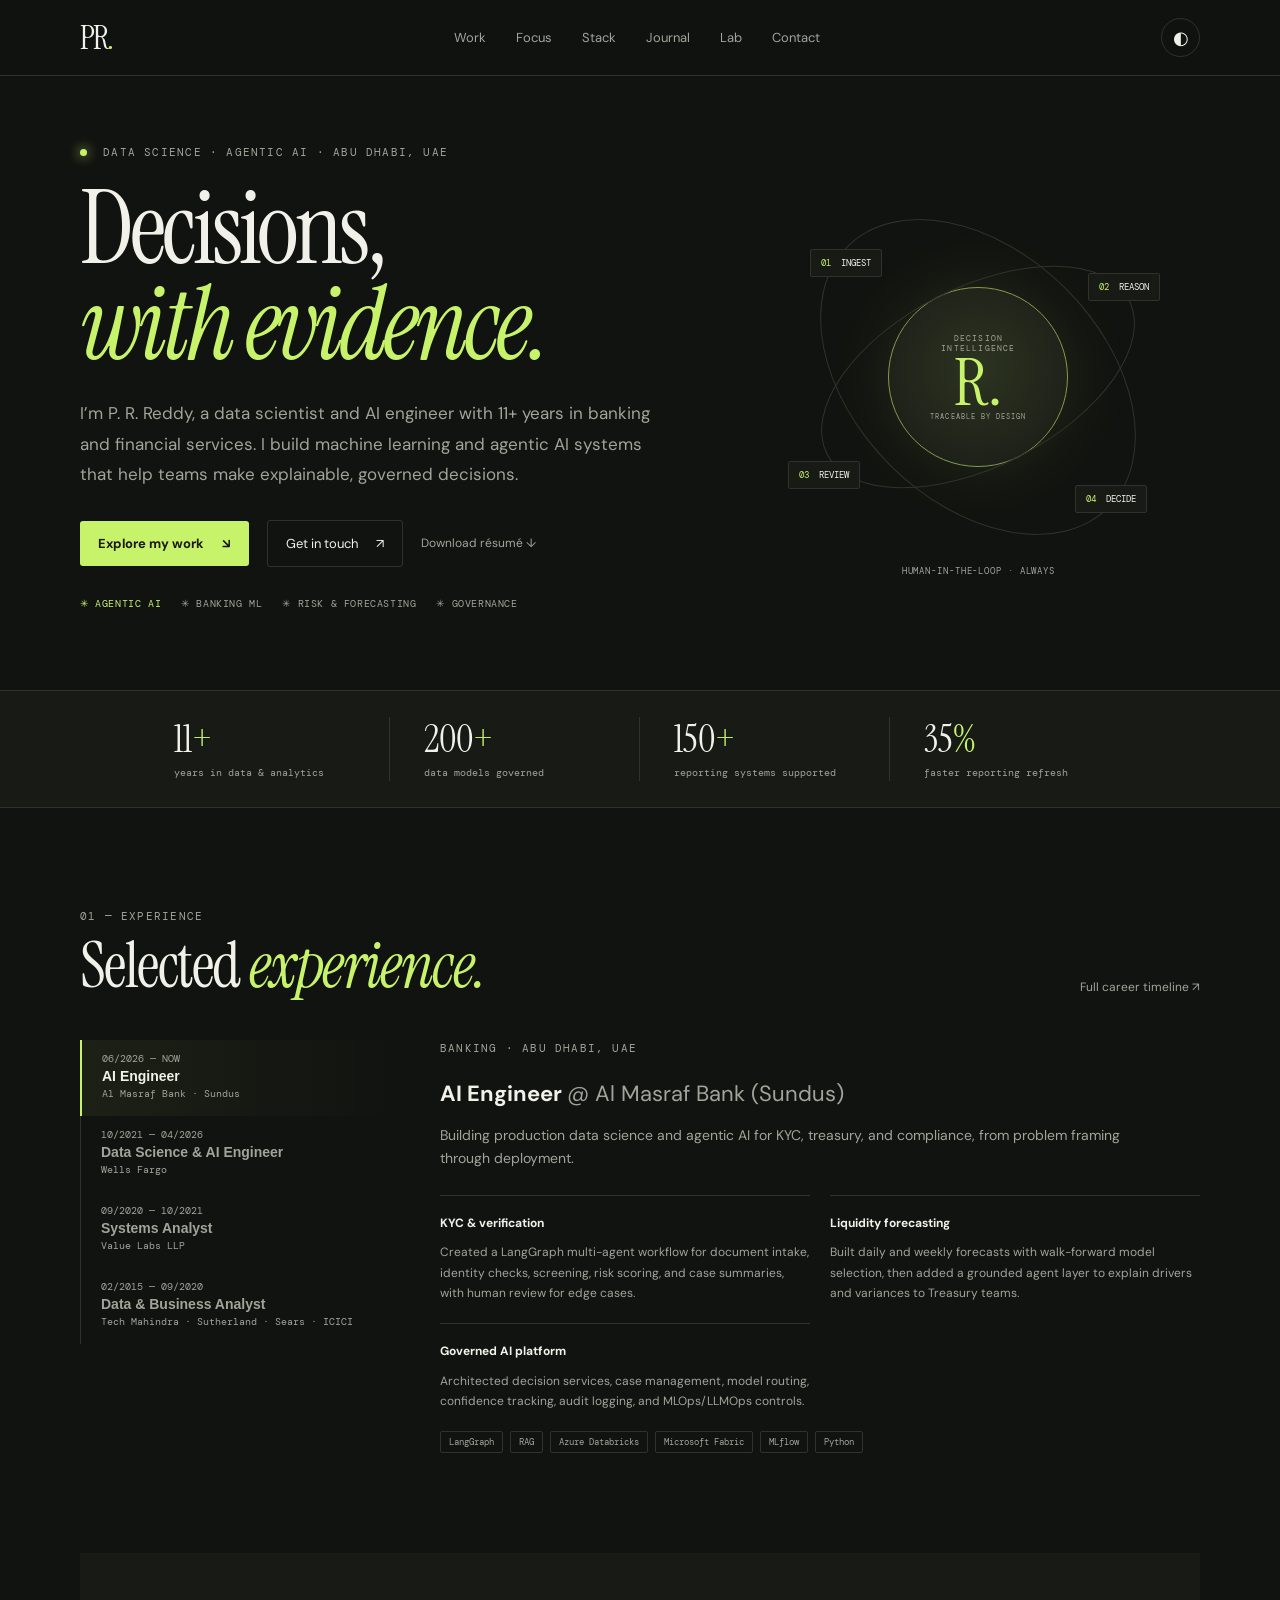
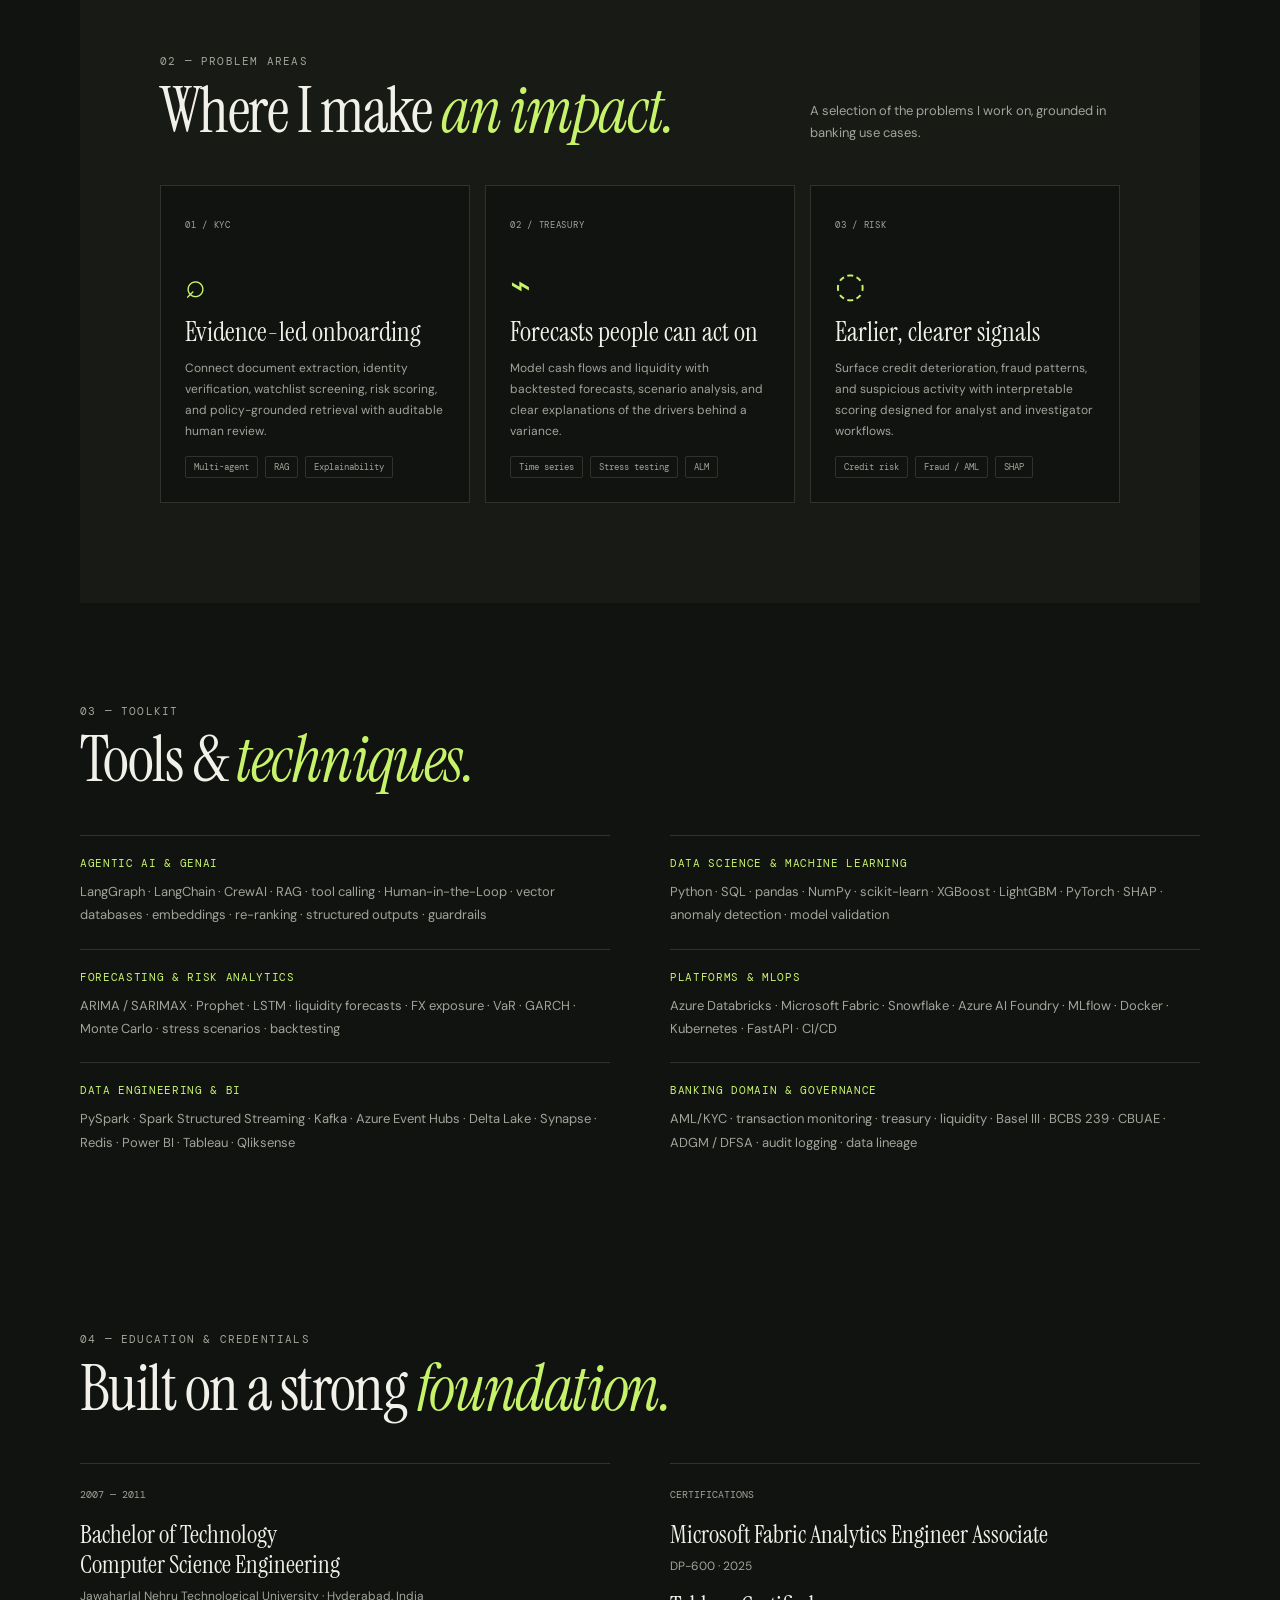
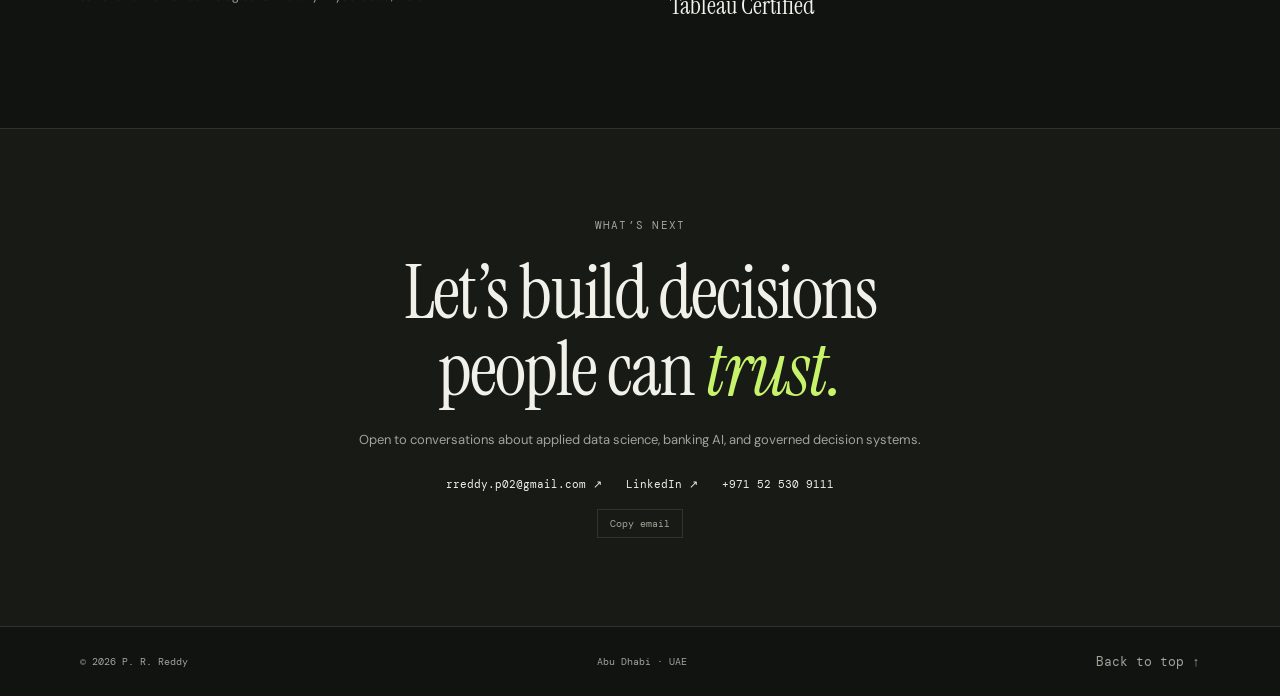
==== index.html @ b7cc2b71 "Add files via upload" ====
<!doctype html>
<html lang="en">
<head>
  <meta charset="utf-8"><meta name="viewport" content="width=device-width, initial-scale=1">
  <meta name="theme-color" content="#111310"><meta name="description" content="P. R. Reddy — Data Scientist and Agentic AI Engineer building governed AI and machine learning for banking and financial services.">
  <title>P. R. Reddy | Data Science & Agentic AI</title><link rel="icon" href="assets/favicon.svg" type="image/svg+xml"><link rel="stylesheet" href="styles.css"><script defer src="app.js"></script>
</head>
<body>
<a class="skip-link" href="#main">Skip to content</a>
<header class="site-header"><a class="wordmark" href="index.html#top" aria-label="P. R. Reddy home">PR<span>.</span></a><nav class="primary-nav" aria-label="Main navigation"><a href="#work">Work</a><a href="#projects">Focus</a><a href="#stack">Stack</a><a href="journal/">Journal</a><a href="lab/">Lab</a><a href="#contact">Contact</a></nav><button class="theme-toggle" id="theme-toggle" aria-label="Toggle light and dark theme" title="Toggle theme"><span aria-hidden="true">◐</span></button><button class="menu-toggle" aria-label="Open navigation" aria-expanded="false">☰</button></header>
<main id="main"><section class="hero section-wrap" id="top"><div class="hero-copy"><p class="eyebrow"><span class="status-dot"></span> DATA SCIENCE · AGENTIC AI · ABU DHABI, UAE</p><h1>Decisions,<br><em>with evidence.</em></h1><p class="hero-lede">I’m P. R. Reddy, a data scientist and AI engineer with 11+ years in banking and financial services. I build machine learning and agentic AI systems that help teams make explainable, governed decisions.</p><div class="hero-actions"><a class="button button-primary" href="#work">Explore my work <span>↘</span></a><a class="button button-quiet" href="#contact">Get in touch <span>↗</span></a><a class="text-link" href="assets/P-R-Reddy-Resume.docx" download>Download résumé ↓</a></div><div class="focus-strip"><span>✳ AGENTIC AI</span><span>✳ BANKING ML</span><span>✳ RISK & FORECASTING</span><span>✳ GOVERNANCE</span></div></div><div class="hero-art" aria-label="Illustration of a governed AI decision workflow"><div class="orbit orbit-one"></div><div class="orbit orbit-two"></div><div class="orbit-core"><span class="core-kicker">DECISION<br>INTELLIGENCE</span><span class="core-mark">R.</span><span class="core-foot">TRACEABLE BY DESIGN</span></div><div class="orbit-node node-a">01 <b>INGEST</b></div><div class="orbit-node node-b">02 <b>REASON</b></div><div class="orbit-node node-c">03 <b>REVIEW</b></div><div class="orbit-node node-d">04 <b>DECIDE</b></div><div class="art-caption">HUMAN-IN-THE-LOOP · ALWAYS</div></div></section>
<section class="metrics-band"><div><strong>11<span>+</span></strong><small>years in data & analytics</small></div><div><strong>200<span>+</span></strong><small>data models governed</small></div><div><strong>150<span>+</span></strong><small>reporting systems supported</small></div><div><strong>35<span>%</span></strong><small>faster reporting refresh</small></div></section>
<section class="section-wrap section-block" id="work"><div class="section-heading"><div><p class="eyebrow">01 — EXPERIENCE</p><h2>Selected <em>experience.</em></h2></div><a class="text-link" href="timeline/">Full career timeline ↗</a></div><div class="experience-layout"><div class="role-list" role="tablist" aria-label="Experience"><button class="role-tab is-active" role="tab" aria-selected="true" data-role="role-1"><small>06/2026 — NOW</small><b>AI Engineer</b><span>Al Masraf Bank · Sundus</span></button><button class="role-tab" role="tab" aria-selected="false" data-role="role-2"><small>10/2021 — 04/2026</small><b>Data Science & AI Engineer</b><span>Wells Fargo</span></button><button class="role-tab" role="tab" aria-selected="false" data-role="role-3"><small>09/2020 — 10/2021</small><b>Systems Analyst</b><span>Value Labs LLP</span></button><button class="role-tab" role="tab" aria-selected="false" data-role="role-4"><small>02/2015 — 09/2020</small><b>Data & Business Analyst</b><span>Tech Mahindra · Sutherland · Sears · ICICI</span></button></div>
<div class="role-panels"><article class="role-panel is-active" id="role-1" role="tabpanel"><p class="eyebrow">BANKING · ABU DHABI, UAE</p><h3>AI Engineer <span>@ Al Masraf Bank (Sundus)</span></h3><p class="panel-intro">Building production data science and agentic AI for KYC, treasury, and compliance, from problem framing through deployment.</p><div class="work-grid"><div><b>KYC & verification</b><p>Created a LangGraph multi-agent workflow for document intake, identity checks, screening, risk scoring, and case summaries, with human review for edge cases.</p></div><div><b>Liquidity forecasting</b><p>Built daily and weekly forecasts with walk-forward model selection, then added a grounded agent layer to explain drivers and variances to Treasury teams.</p></div><div><b>Governed AI platform</b><p>Architected decision services, case management, model routing, confidence tracking, audit logging, and MLOps/LLMOps controls.</p></div></div><p class="tag-row"><span>LangGraph</span><span>RAG</span><span>Azure Databricks</span><span>Microsoft Fabric</span><span>MLflow</span><span>Python</span></p></article>
<article class="role-panel" id="role-2" role="tabpanel" hidden><p class="eyebrow">COMMERCIAL BANKING & TREASURY · BENGALURU, INDIA</p><h3>Data Science & AI Engineer <span>@ Wells Fargo</span></h3><p class="panel-intro">Delivered analytics, risk models, and platform engineering for Commercial Banking and Treasury Management.</p><div class="work-grid"><div><b>Credit risk early warning</b><p>Built probability-of-default and early-warning models, validated with AUC/Gini, KS, PSI, and calibration checks, and added SHAP reason codes.</p></div><div><b>Attrition & propensity</b><p>Developed churn, deposit attrition, and treasury cross-sell models to prioritize relationship-manager outreach and measure campaign impact.</p></div><div><b>Data governance</b><p>Established governance across 200+ data models and 150+ reporting systems, connecting business stakeholders with engineering teams.</p></div></div><p class="tag-row"><span>Python</span><span>XGBoost</span><span>SHAP</span><span>Snowflake</span><span>Azure Databricks</span><span>Power BI</span></p></article>
<article class="role-panel" id="role-3" role="tabpanel" hidden><p class="eyebrow">FRAUD & AML · HYDERABAD, INDIA</p><h3>Systems Analyst <span>@ Value Labs LLP</span></h3><p class="panel-intro">Built real-time fraud prevention and AML monitoring analytics for financial services.</p><div class="work-grid"><div><b>Real-time fraud</b><p>Developed Kafka and Spark Structured Streaming transaction scoring, combining behavioral features, ML, rules, and low-latency Redis lookups.</p></div><div><b>AML monitoring</b><p>Applied anomaly detection, graph analytics, and behavioral segmentation to identify suspicious patterns and prioritize alerts.</p></div><div><b>Modernization</b><p>Led reporting migration to cloud-native architecture, reducing refresh time by 35%; built quality-validated datasets for analytics and ML.</p></div></div><p class="tag-row"><span>Kafka</span><span>Spark</span><span>FastAPI</span><span>NetworkX</span><span>Isolation Forest</span><span>Power BI</span></p></article>
<article class="role-panel" id="role-4" role="tabpanel" hidden><p class="eyebrow">DATA ANALYTICS · INDIA</p><h3>Data & Business Analyst <span>@ earlier roles</span></h3><p class="panel-intro">Built a foundation in regulatory reporting, data integration, analytics, and automation across banking, retail, and technology.</p><div class="work-grid"><div><b>ICICI Bank · Data Analyst</b><p>Developed AML/KYC and Basel III reporting datasets with audit-ready controls and supported regulatory submissions and audits.</p></div><div><b>Tech Mahindra · Senior Business Analyst</b><p>Architected an Azure Synapse warehouse consolidation and defined data quality and governance standards.</p></div><div><b>Sutherland · Sears</b><p>Automated document workflows, reducing manual effort by 40%, and delivered datasets and data quality checks for business teams.</p></div></div><p class="tag-row"><span>SQL</span><span>Azure Synapse</span><span>BigQuery</span><span>Vertica</span><span>ETL</span><span>Regulatory reporting</span></p></article></div></div></section>
<section class="section-wrap section-block section-tint" id="projects"><div class="section-heading"><div><p class="eyebrow">02 — PROBLEM AREAS</p><h2>Where I make <em>an impact.</em></h2></div><p class="section-note">A selection of the problems I work on, grounded in banking use cases.</p></div><div class="card-grid"><article class="feature-card"><span class="card-index">01 / KYC</span><div class="card-symbol">⌕</div><h3>Evidence-led onboarding</h3><p>Connect document extraction, identity verification, watchlist screening, risk scoring, and policy-grounded retrieval with auditable human review.</p><div class="tag-row"><span>Multi-agent</span><span>RAG</span><span>Explainability</span></div></article><article class="feature-card"><span class="card-index">02 / TREASURY</span><div class="card-symbol">⌁</div><h3>Forecasts people can act on</h3><p>Model cash flows and liquidity with backtested forecasts, scenario analysis, and clear explanations of the drivers behind a variance.</p><div class="tag-row"><span>Time series</span><span>Stress testing</span><span>ALM</span></div></article><article class="feature-card"><span class="card-index">03 / RISK</span><div class="card-symbol">◌</div><h3>Earlier, clearer signals</h3><p>Surface credit deterioration, fraud patterns, and suspicious activity with interpretable scoring designed for analyst and investigator workflows.</p><div class="tag-row"><span>Credit risk</span><span>Fraud / AML</span><span>SHAP</span></div></article></div></section>
<section class="section-wrap section-block" id="stack"><div class="section-heading"><div><p class="eyebrow">03 — TOOLKIT</p><h2>Tools & <em>techniques.</em></h2></div></div><div class="skills-grid"><article><h3>Agentic AI & GenAI</h3><p>LangGraph · LangChain · CrewAI · RAG · tool calling · Human-in-the-Loop · vector databases · embeddings · re-ranking · structured outputs · guardrails</p></article><article><h3>Data science & machine learning</h3><p>Python · SQL · pandas · NumPy · scikit-learn · XGBoost · LightGBM · PyTorch · SHAP · anomaly detection · model validation</p></article><article><h3>Forecasting & risk analytics</h3><p>ARIMA / SARIMAX · Prophet · LSTM · liquidity forecasts · FX exposure · VaR · GARCH · Monte Carlo · stress scenarios · backtesting</p></article><article><h3>Platforms & MLOps</h3><p>Azure Databricks · Microsoft Fabric · Snowflake · Azure AI Foundry · MLflow · Docker · Kubernetes · FastAPI · CI/CD</p></article><article><h3>Data engineering & BI</h3><p>PySpark · Spark Structured Streaming · Kafka · Azure Event Hubs · Delta Lake · Synapse · Redis · Power BI · Tableau · Qliksense</p></article><article><h3>Banking domain & governance</h3><p>AML/KYC · transaction monitoring · treasury · liquidity · Basel III · BCBS 239 · CBUAE · ADGM / DFSA · audit logging · data lineage</p></article></div></section>
<section class="section-wrap section-block education-block"><div class="section-heading"><div><p class="eyebrow">04 — EDUCATION & CREDENTIALS</p><h2>Built on a strong <em>foundation.</em></h2></div></div><div class="education-grid"><article><span>2007 — 2011</span><h3>Bachelor of Technology<br>Computer Science Engineering</h3><p>Jawaharlal Nehru Technological University · Hyderabad, India</p></article><article><span>CERTIFICATIONS</span><h3>Microsoft Fabric Analytics Engineer Associate</h3><p>DP-600 · 2025</p><h3>Tableau Certified</h3></article></div></section>
<section class="contact-section" id="contact"><div class="section-wrap contact-inner"><p class="eyebrow">WHAT’S NEXT</p><h2>Let’s build decisions<br>people can <em>trust.</em></h2><p>Open to conversations about applied data science, banking AI, and governed decision systems.</p><div class="contact-links"><a href="mailto:rreddy.p02@gmail.com">rreddy.p02@gmail.com ↗</a><a href="https://linkedin.com/in/rrpat" target="_blank" rel="noopener">LinkedIn ↗</a><a href="tel:+971525309111">+971 52 530 9111</a></div><button class="copy-email" id="copy-email" data-email="rreddy.p02@gmail.com">Copy email</button></div></section>
</main><footer class="site-footer"><span>© <span id="year">2026</span> P. R. Reddy</span><span>Abu Dhabi · UAE</span><a href="#top">Back to top ↑</a></footer>
</body></html>
---- styles.css ----
@import url('https://fonts.googleapis.com/css2?family=DM+Mono:wght@400;500&family=DM+Sans:wght@400;500;600;700&family=Instrument+Serif:ital@0;1&display=swap');
:root{--bg:#111310;--surface:#181a16;--surface2:#1e211b;--text:#f1f1e9;--muted:#a1a499;--line:#30332b;--accent:#c7f36b;--accent-ink:#171912;--serif:'Instrument Serif',Georgia,serif;--sans:'DM Sans',Arial,sans-serif;--mono:'DM Mono',monospace;--wrap:1120px;color-scheme:dark;scroll-behavior:smooth}*{box-sizing:border-box}body{margin:0;background:var(--bg);color:var(--text);font:16px/1.65 var(--sans);-webkit-font-smoothing:antialiased}body.light{--bg:#f5f5ef;--surface:#fff;--surface2:#e9eae2;--text:#22251d;--muted:#62665b;--line:#d5d7cc;--accent:#668c22;--accent-ink:#fff;color-scheme:light}.skip-link{position:absolute;left:-999px;top:1rem;background:var(--accent);color:var(--accent-ink);padding:.7rem;z-index:99}.skip-link:focus{left:1rem}.site-header{height:76px;display:flex;align-items:center;justify-content:space-between;padding:0 max(5vw,calc((100vw - var(--wrap))/2));border-bottom:1px solid var(--line);position:sticky;top:0;z-index:10;background:color-mix(in srgb,var(--bg) 91%,transparent);backdrop-filter:blur(18px)}.wordmark{font:32px var(--serif);text-decoration:none;color:var(--text);letter-spacing:-2px}.wordmark span{color:var(--accent)}.primary-nav{display:flex;gap:30px}.primary-nav a,.site-footer a{color:var(--muted);font-size:13px;text-decoration:none}.primary-nav a:hover,.site-footer a:hover,.text-link:hover{color:var(--accent)}.theme-toggle,.menu-toggle{border:1px solid var(--line);color:var(--text);background:transparent;border-radius:50%;width:39px;height:39px;font-size:18px;cursor:pointer}.menu-toggle{display:none}.section-wrap{width:min(var(--wrap),90%);margin-inline:auto}.hero{display:grid;grid-template-columns:1.15fr .85fr;min-height:590px;align-items:center;gap:6vw;padding-block:68px 80px}.eyebrow{font:11px/1.5 var(--mono);letter-spacing:.11em;color:var(--muted);text-transform:uppercase;margin:0 0 20px}.status-dot{display:inline-block;background:var(--accent);width:7px;height:7px;border-radius:50%;margin-right:8px;box-shadow:0 0 12px var(--accent)}h1,h2,h3,p{margin-top:0}h1{font:clamp(64px,8vw,104px)/.94 var(--serif);letter-spacing:-.04em;margin:0 0 25px}h1 em,h2 em{color:var(--accent);font-weight:400}.hero-lede{font-size:17px;max-width:600px;color:var(--muted);line-height:1.8}.hero-actions{display:flex;align-items:center;gap:18px;flex-wrap:wrap;margin:30px 0}.button{display:inline-flex;align-items:center;gap:18px;text-decoration:none;padding:12px 18px;font-size:13px;border-radius:3px}.button-primary{background:var(--accent);color:var(--accent-ink);font-weight:700}.button-primary:hover{transform:translateY(-2px)}.button-quiet{border:1px solid var(--line);color:var(--text)}.text-link{font-size:12px;color:var(--muted);text-decoration:none}.focus-strip{display:flex;flex-wrap:wrap;gap:10px 20px;margin-top:30px;font:10px var(--mono);letter-spacing:.06em;color:var(--muted)}.focus-strip span:first-child{color:var(--accent)}.hero-art{height:400px;position:relative;display:grid;place-items:center}.orbit{position:absolute;border:1px solid var(--line);border-radius:50%;transform:rotate(-27deg)}.orbit-one{width:340px;height:180px}.orbit-two{width:370px;height:250px;transform:rotate(45deg)}.orbit-core{height:180px;width:180px;border:1px solid color-mix(in srgb,var(--accent) 55%,var(--line));background:radial-gradient(circle at 50% 45%,color-mix(in srgb,var(--accent) 12%,var(--surface)),var(--surface));border-radius:50%;display:flex;align-items:center;justify-content:center;flex-direction:column;box-shadow:0 0 70px color-mix(in srgb,var(--accent) 10%,transparent)}.core-kicker,.core-foot{font:8px var(--mono);letter-spacing:.15em;text-align:center;color:var(--muted)}.core-mark{font:66px/.9 var(--serif);color:var(--accent)}.core-foot{font-size:7px}.orbit-node{position:absolute;border:1px solid var(--line);background:var(--surface);border-radius:2px;padding:7px 10px;font:9px var(--mono);color:var(--accent)}.orbit-node b{color:var(--text);font-weight:400;margin-left:5px}.node-a{top:18%;left:12%}.node-b{top:24%;right:9%}.node-c{bottom:22%;left:7%}.node-d{bottom:16%;right:12%}.art-caption{position:absolute;bottom:0;color:var(--muted);font:9px var(--mono);letter-spacing:.1em}.metrics-band{display:flex;justify-content:center;border-block:1px solid var(--line);background:var(--surface);padding:26px 5%;gap:0}.metrics-band>div{width:250px;padding:2px 34px;border-right:1px solid var(--line);display:flex;flex-direction:column}.metrics-band>div:last-child{border:0}.metrics-band strong{font:38px/1.1 var(--serif)}.metrics-band strong span{color:var(--accent)}.metrics-band small{font:10px var(--mono);color:var(--muted);margin-top:5px}.section-block{padding-block:100px}.section-heading{display:flex;align-items:end;justify-content:space-between;gap:25px;margin-bottom:42px}.section-heading .eyebrow{margin-bottom:9px}.section-heading h2,.contact-inner h2{font:clamp(40px,5vw,63px)/1.02 var(--serif);letter-spacing:-.025em;margin:0}.section-note{color:var(--muted);max-width:310px;font-size:13px;margin:0}.experience-layout{display:grid;grid-template-columns:310px 1fr;gap:50px}.role-list{display:flex;flex-direction:column}.role-tab{background:none;color:var(--muted);border:0;border-left:1px solid var(--line);padding:12px 20px 16px;text-align:left;cursor:pointer;display:flex;flex-direction:column;gap:3px}.role-tab.is-active{border-left:2px solid var(--accent);color:var(--text);background:linear-gradient(90deg,color-mix(in srgb,var(--accent) 6%,transparent),transparent)}.role-tab small,.role-tab span{font:10px var(--mono);color:var(--muted)}.role-tab b{font-size:14px;font-weight:600}.role-panel h3{font-size:22px;margin:0 0 11px}.role-panel h3 span{font-weight:400;color:var(--muted)}.panel-intro{font-size:14px;color:var(--muted);max-width:680px;margin-bottom:25px}.work-grid{display:grid;grid-template-columns:1fr 1fr;gap:20px}.work-grid>div{border-top:1px solid var(--line);padding-top:13px}.work-grid b{font-size:12px}.work-grid p{font-size:12px;line-height:1.7;color:var(--muted);margin:7px 0 0}.tag-row{display:flex;flex-wrap:wrap;gap:7px;margin:20px 0 0}.tag-row span{border:1px solid var(--line);color:var(--muted);font:9px var(--mono);padding:4px 8px;border-radius:2px}.section-tint{max-width:none;background:var(--surface);padding-inline:max(5%,calc((100vw - var(--wrap))/2))}.card-grid{display:grid;grid-template-columns:repeat(3,1fr);gap:15px}.feature-card{border:1px solid var(--line);background:var(--bg);padding:24px;min-height:305px;position:relative}.card-index{font:9px var(--mono);color:var(--muted);letter-spacing:.08em}.card-symbol{font:35px var(--serif);color:var(--accent);margin:25px 0 10px}.feature-card h3{font:27px/1.05 var(--serif);margin-bottom:12px}.feature-card>p{font-size:12px;color:var(--muted);line-height:1.75;min-height:83px}.feature-card .tag-row{margin-top:14px}.skills-grid{display:grid;grid-template-columns:1fr 1fr;gap:0 60px}.skills-grid article{border-top:1px solid var(--line);padding:20px 0 22px}.skills-grid h3{font:11px var(--mono);text-transform:uppercase;color:var(--accent);letter-spacing:.06em;margin-bottom:10px}.skills-grid p{font-size:13px;color:var(--muted);margin:0;line-height:1.8}.education-block{padding-top:55px}.education-grid{display:grid;grid-template-columns:1fr 1fr;gap:60px}.education-grid article{border-top:1px solid var(--line);padding-top:16px}.education-grid span{font:10px var(--mono);color:var(--muted)}.education-grid h3{font:25px/1.2 var(--serif);margin:14px 0 7px}.education-grid p{font-size:12px;color:var(--muted)}.contact-section{background:var(--surface);border-top:1px solid var(--line);padding:88px 0}.contact-inner{text-align:center}.contact-inner h2{font-size:clamp(46px,6vw,76px)}.contact-inner>p:not(.eyebrow){color:var(--muted);font-size:13px;margin:20px 0 27px}.contact-links{display:flex;justify-content:center;gap:24px;flex-wrap:wrap}.contact-links a{font:11px var(--mono);color:var(--text);text-decoration:none}.contact-links a:hover{color:var(--accent)}.copy-email{display:block;margin:18px auto 0;background:transparent;color:var(--muted);border:1px solid var(--line);padding:7px 12px;font:10px var(--mono);cursor:pointer}.site-footer{min-height:70px;border-top:1px solid var(--line);padding:15px max(5vw,calc((100vw - var(--wrap))/2));display:flex;align-items:center;justify-content:space-between;color:var(--muted);font:10px var(--mono)}
/* Inner pages */
.page-hero{padding:86px 0 42px}.page-hero h1{font-size:clamp(55px,8vw,82px);margin:0 0 15px}.page-hero>p:last-child{color:var(--muted);max-width:650px}.timeline-list{position:relative;margin:30px 0 70px;padding-left:32px}.timeline-list:before{content:'';position:absolute;left:7px;top:10px;bottom:12px;border-left:1px solid var(--line)}.timeline-entry{position:relative;padding:0 0 36px 24px}.timeline-entry:before{content:'';position:absolute;left:-29px;top:7px;width:8px;height:8px;background:var(--accent);border-radius:50%;box-shadow:0 0 0 5px var(--bg)}.timeline-entry time{font:10px var(--mono);color:var(--accent)}.timeline-entry h2{font:30px var(--serif);margin:6px 0}.timeline-entry .org{font-size:13px;color:var(--muted)}.timeline-entry p{font-size:13px;max-width:760px}.journal-tools{display:flex;gap:12px;flex-wrap:wrap;margin:28px 0}.journal-tools input{background:var(--surface);border:1px solid var(--line);color:var(--text);padding:10px 13px;min-width:230px;font:12px var(--sans)}.filter-button{background:none;color:var(--muted);border:1px solid var(--line);padding:7px 11px;font:10px var(--mono);cursor:pointer}.filter-button.active{background:var(--accent);border-color:var(--accent);color:var(--accent-ink)}.journal-grid{display:grid;grid-template-columns:repeat(3,1fr);gap:14px;margin-bottom:85px}.journal-card{display:block;text-decoration:none;color:var(--text);background:var(--surface);border:1px solid var(--line);padding:23px;min-height:245px}.journal-card:hover,.lab-card:hover{border-color:var(--accent);transform:translateY(-2px)}.journal-card small,.lab-card small{font:9px var(--mono);color:var(--accent)}.journal-card h2{font:27px/1.1 var(--serif);margin:20px 0 12px}.journal-card p{font-size:12px;line-height:1.7;color:var(--muted)}.journal-card .tag-row{margin-top:15px}.article-body{max-width:760px;padding:0 0 90px}.article-body h2{font:32px var(--serif);margin:40px 0 12px}.article-body p,.article-body li{color:var(--muted);font-size:15px;line-height:1.9}.article-body blockquote{border-left:2px solid var(--accent);margin:28px 0;padding:8px 20px;color:var(--text);font:24px/1.35 var(--serif)}.lab-grid{display:grid;grid-template-columns:1fr 1fr;gap:15px;margin:35px 0 85px}.lab-card{padding:26px;border:1px solid var(--line);background:var(--surface);color:var(--text);text-decoration:none;transition:.2s}.lab-card h2{font:30px var(--serif);margin:20px 0 9px}.lab-card p{font-size:12px;color:var(--muted)}.demo-panel{border:1px solid var(--line);background:var(--surface);padding:24px;margin:25px 0}.demo-panel label{display:block;font:11px var(--mono);color:var(--muted);margin:15px 0 6px}.demo-panel input[type=range]{width:100%;accent-color:var(--accent)}.demo-value{font:28px var(--serif);color:var(--accent)}.demo-result{border-top:1px solid var(--line);padding-top:16px;margin-top:18px}.demo-result strong{font:32px var(--serif);color:var(--accent)}.demo-note{font-size:11px!important;color:var(--muted)}.step-row{display:grid;grid-template-columns:repeat(4,1fr);gap:8px;margin:25px 0}.step-node{padding:13px 9px;border:1px solid var(--line);font:9px var(--mono);text-align:center;color:var(--muted)}.step-node.done{border-color:var(--accent);color:var(--accent)}.play-button{background:var(--accent);color:var(--accent-ink);border:0;padding:10px 15px;font:11px var(--mono);cursor:pointer}.footnote{color:var(--muted);font-size:11px}.empty-state{color:var(--muted);padding:24px;border:1px dashed var(--line)}
@media(max-width:850px){.hero{grid-template-columns:1fr;padding-block:65px 50px}.hero-art{height:310px;order:-1}.hero-art .orbit-one{width:290px}.hero-art .orbit-two{width:310px}.hero-copy{text-align:center}.hero-lede{margin-inline:auto}.hero-actions,.focus-strip{justify-content:center}.metrics-band{display:grid;grid-template-columns:1fr 1fr;gap:15px}.metrics-band>div{width:auto;border-right:0;padding:0}.experience-layout{grid-template-columns:1fr;gap:28px}.role-list{display:grid;grid-template-columns:1fr 1fr}.role-tab{border-left:0;border-top:1px solid var(--line)}.role-tab.is-active{border-top:2px solid var(--accent)}.card-grid{grid-template-columns:1fr 1fr}.section-heading{align-items:start}.journal-grid{grid-template-columns:1fr 1fr}}
@media(max-width:600px){.site-header{height:64px}.primary-nav{display:none;position:absolute;top:63px;left:0;right:0;background:var(--bg);border-bottom:1px solid var(--line);padding:18px 5%;flex-direction:column;gap:13px}.primary-nav.open{display:flex}.menu-toggle{display:block;margin-left:auto;margin-right:10px;border-radius:3px}.hero{padding-top:35px;min-height:0}.hero-art{height:255px}.orbit-one{width:250px!important;height:140px}.orbit-two{width:270px!important;height:190px}.orbit-core{width:140px;height:140px}.core-mark{font-size:54px}.node-a{left:0}.node-b{right:0}.node-c{left:0}.node-d{right:0}.hero-actions{gap:10px}.hero-actions .text-link{width:100%}.focus-strip{font-size:9px;gap:9px 12px}.metrics-band{padding:20px 7%}.metrics-band strong{font-size:32px}.metrics-band small{font-size:8px}.section-block{padding-block:70px}.section-heading{display:block}.section-heading .text-link,.section-note{display:inline-block;margin-top:15px}.role-list{grid-template-columns:1fr 1fr}.role-tab{padding:10px}.role-tab b{font-size:12px}.role-tab small,.role-tab span{font-size:8px}.work-grid,.card-grid,.skills-grid,.education-grid,.journal-grid,.lab-grid{grid-template-columns:1fr}.feature-card{min-height:0}.feature-card>p{min-height:0}.education-grid{gap:25px}.site-footer{flex-wrap:wrap;gap:10px}.contact-section{padding:68px 0}.contact-links{flex-direction:column;gap:12px}.page-hero{padding:60px 0 30px}.timeline-list{padding-left:20px}.timeline-entry{padding-left:17px}.timeline-entry:before{left:-24px}.step-row{grid-template-columns:1fr 1fr}}
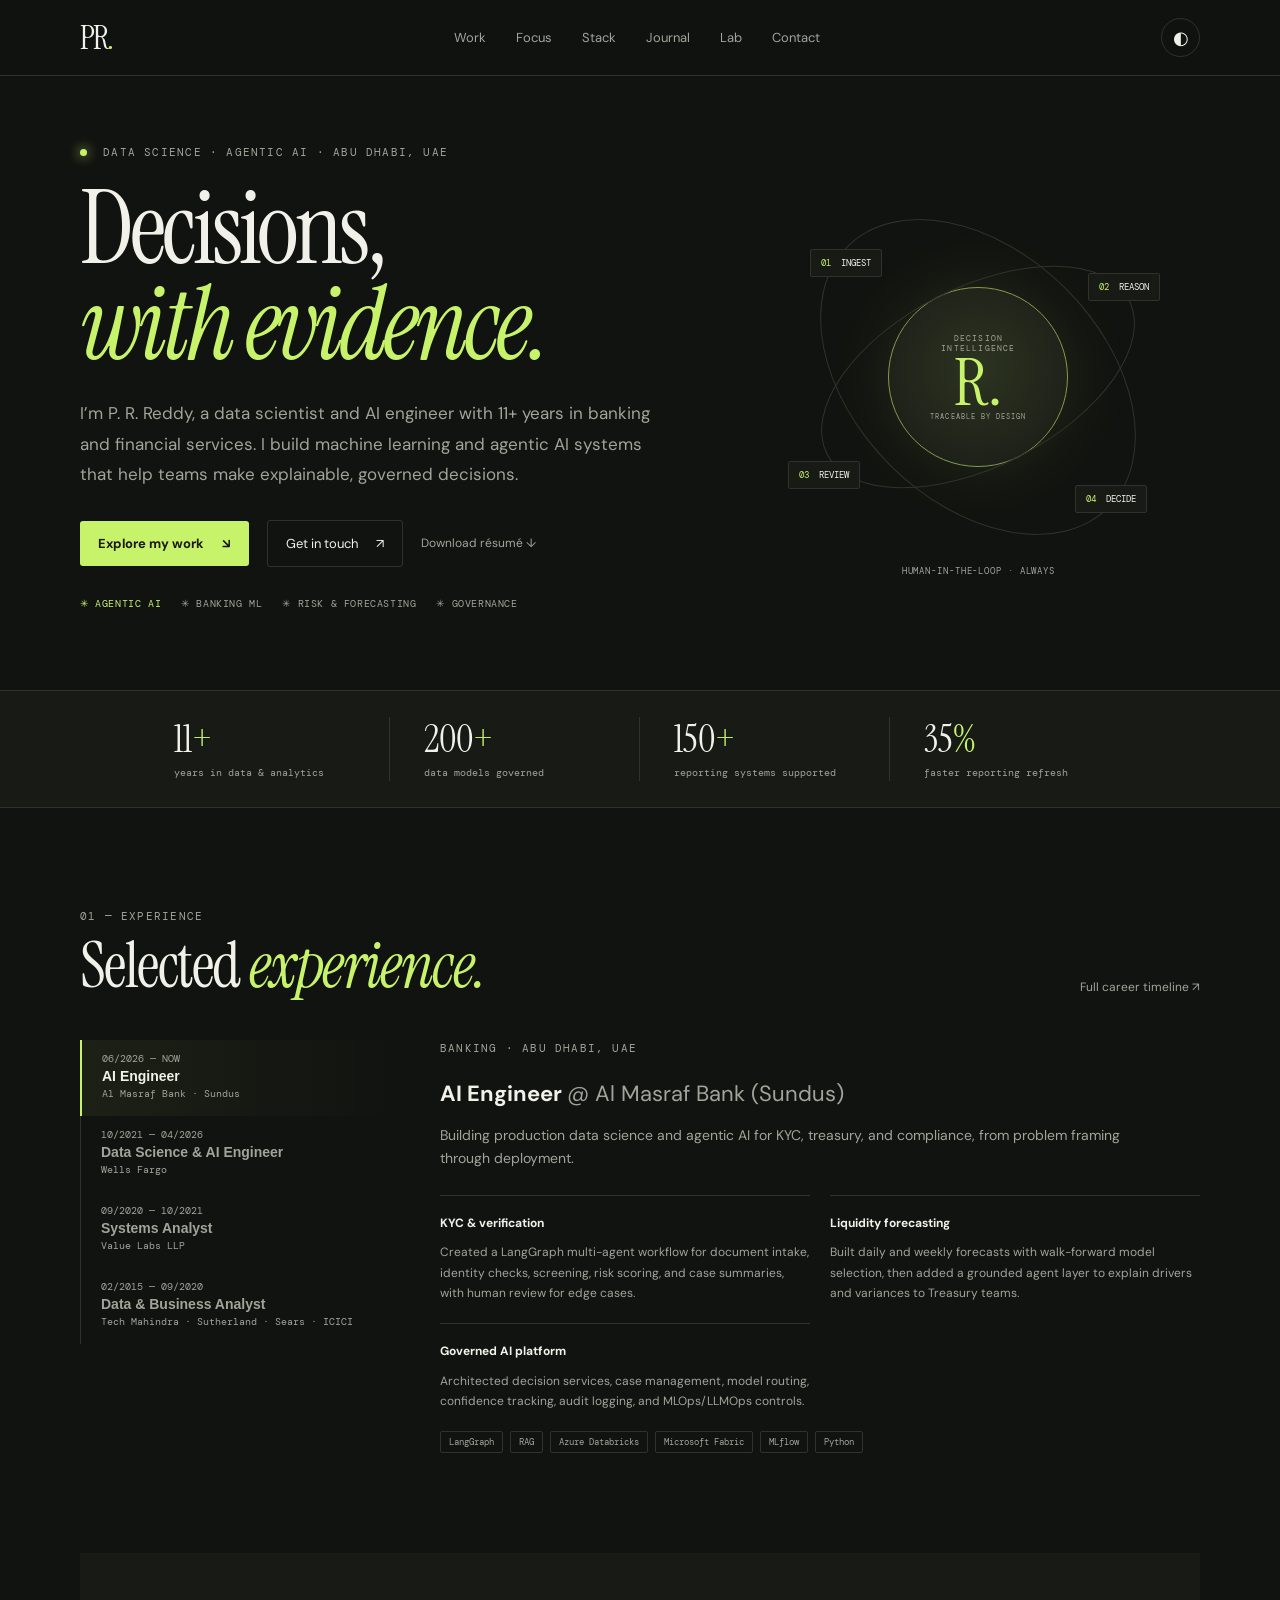
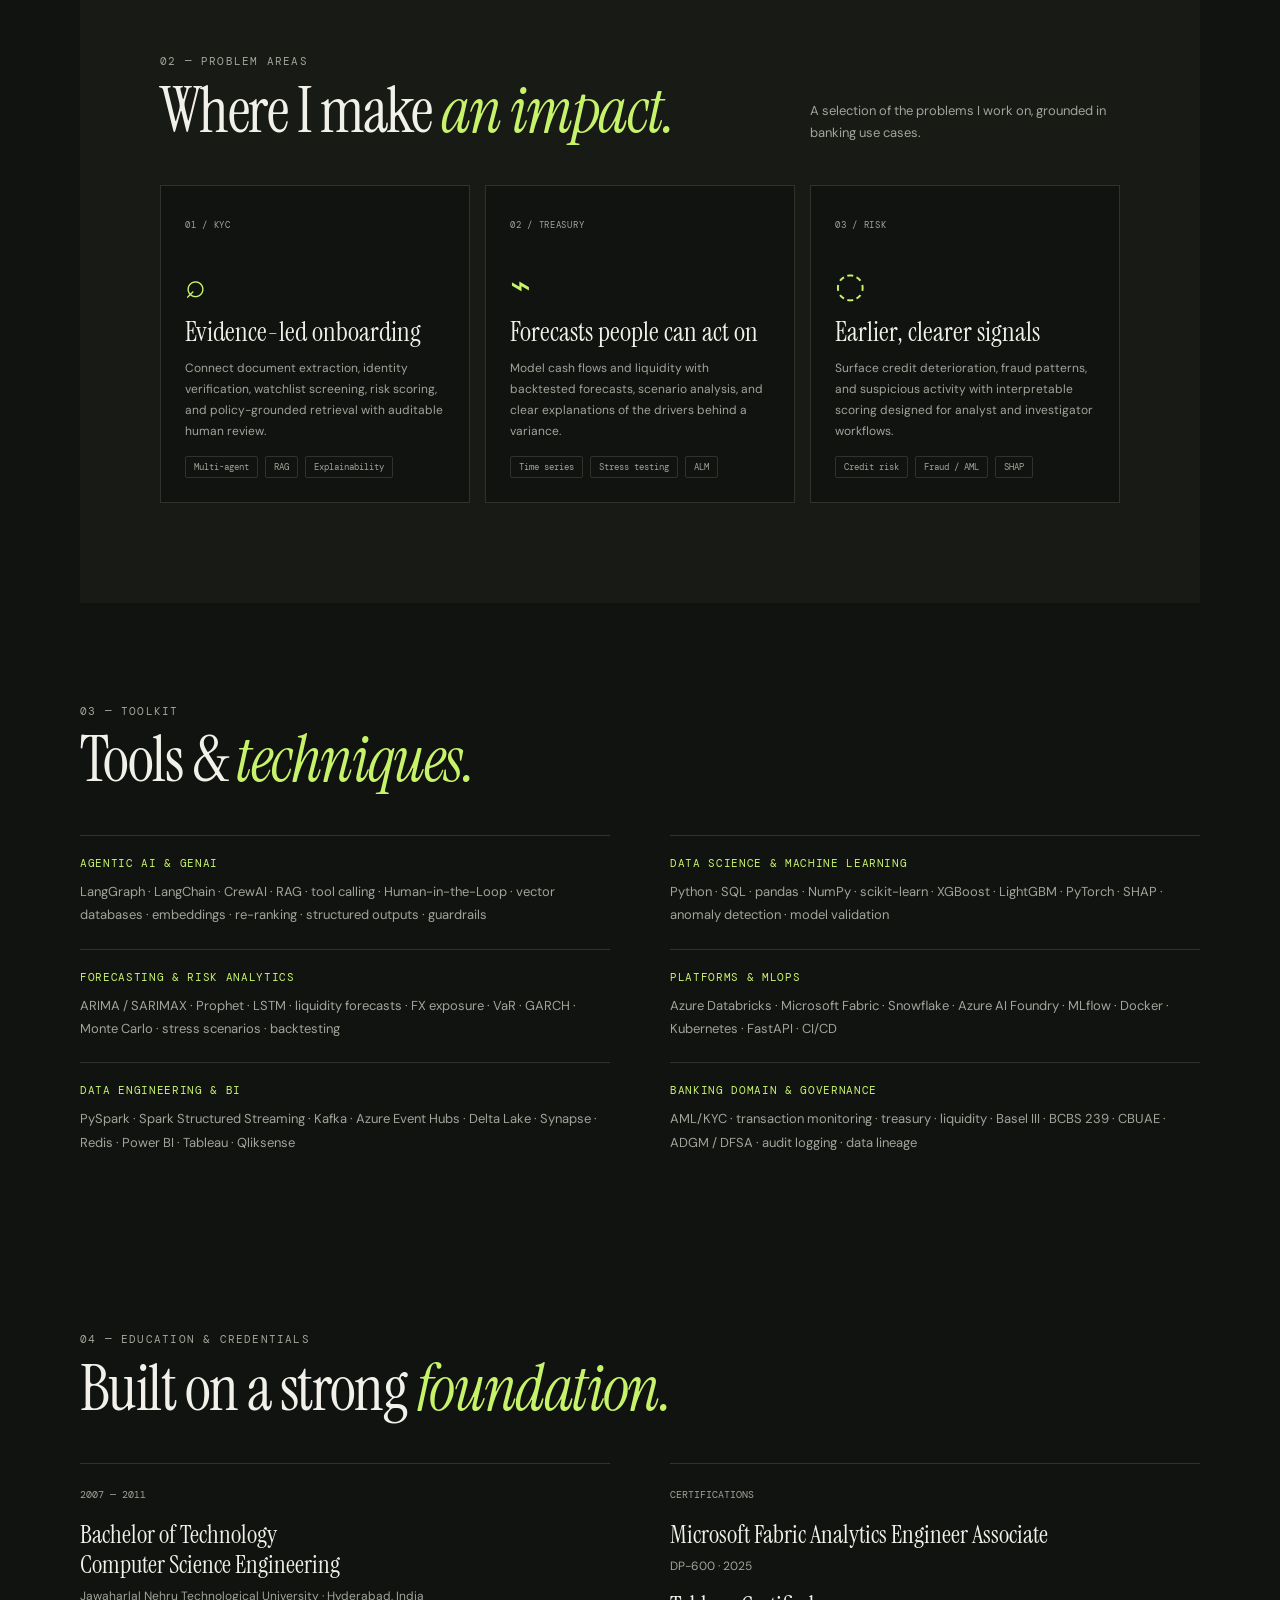
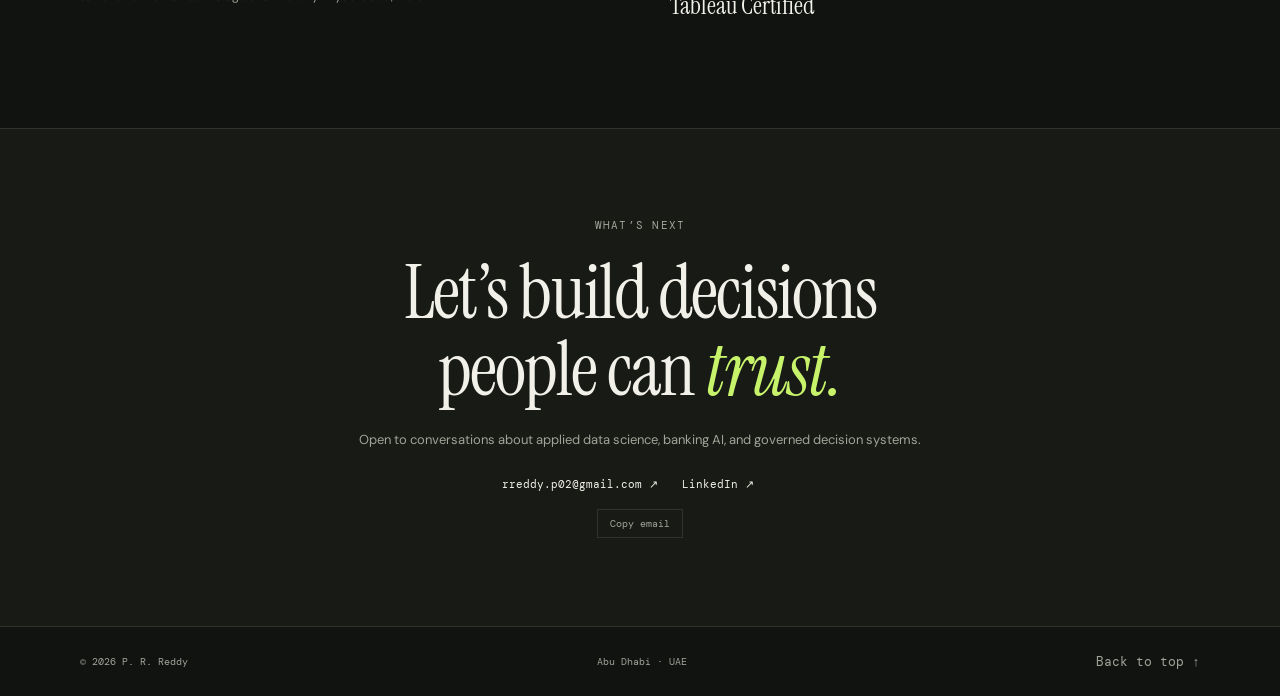
==== commit 2a3c1b16: "Update contact section in index.html Replaced the old contact section with an updated version, maint" ====
--- a/index.html
+++ b/index.html
@@ -18,6 +18,6 @@
 <section class="section-wrap section-block section-tint" id="projects"><div class="section-heading"><div><p class="eyebrow">02 — PROBLEM AREAS</p><h2>Where I make <em>an impact.</em></h2></div><p class="section-note">A selection of the problems I work on, grounded in banking use cases.</p></div><div class="card-grid"><article class="feature-card"><span class="card-index">01 / KYC</span><div class="card-symbol">⌕</div><h3>Evidence-led onboarding</h3><p>Connect document extraction, identity verification, watchlist screening, risk scoring, and policy-grounded retrieval with auditable human review.</p><div class="tag-row"><span>Multi-agent</span><span>RAG</span><span>Explainability</span></div></article><article class="feature-card"><span class="card-index">02 / TREASURY</span><div class="card-symbol">⌁</div><h3>Forecasts people can act on</h3><p>Model cash flows and liquidity with backtested forecasts, scenario analysis, and clear explanations of the drivers behind a variance.</p><div class="tag-row"><span>Time series</span><span>Stress testing</span><span>ALM</span></div></article><article class="feature-card"><span class="card-index">03 / RISK</span><div class="card-symbol">◌</div><h3>Earlier, clearer signals</h3><p>Surface credit deterioration, fraud patterns, and suspicious activity with interpretable scoring designed for analyst and investigator workflows.</p><div class="tag-row"><span>Credit risk</span><span>Fraud / AML</span><span>SHAP</span></div></article></div></section>
 <section class="section-wrap section-block" id="stack"><div class="section-heading"><div><p class="eyebrow">03 — TOOLKIT</p><h2>Tools & <em>techniques.</em></h2></div></div><div class="skills-grid"><article><h3>Agentic AI & GenAI</h3><p>LangGraph · LangChain · CrewAI · RAG · tool calling · Human-in-the-Loop · vector databases · embeddings · re-ranking · structured outputs · guardrails</p></article><article><h3>Data science & machine learning</h3><p>Python · SQL · pandas · NumPy · scikit-learn · XGBoost · LightGBM · PyTorch · SHAP · anomaly detection · model validation</p></article><article><h3>Forecasting & risk analytics</h3><p>ARIMA / SARIMAX · Prophet · LSTM · liquidity forecasts · FX exposure · VaR · GARCH · Monte Carlo · stress scenarios · backtesting</p></article><article><h3>Platforms & MLOps</h3><p>Azure Databricks · Microsoft Fabric · Snowflake · Azure AI Foundry · MLflow · Docker · Kubernetes · FastAPI · CI/CD</p></article><article><h3>Data engineering & BI</h3><p>PySpark · Spark Structured Streaming · Kafka · Azure Event Hubs · Delta Lake · Synapse · Redis · Power BI · Tableau · Qliksense</p></article><article><h3>Banking domain & governance</h3><p>AML/KYC · transaction monitoring · treasury · liquidity · Basel III · BCBS 239 · CBUAE · ADGM / DFSA · audit logging · data lineage</p></article></div></section>
 <section class="section-wrap section-block education-block"><div class="section-heading"><div><p class="eyebrow">04 — EDUCATION & CREDENTIALS</p><h2>Built on a strong <em>foundation.</em></h2></div></div><div class="education-grid"><article><span>2007 — 2011</span><h3>Bachelor of Technology<br>Computer Science Engineering</h3><p>Jawaharlal Nehru Technological University · Hyderabad, India</p></article><article><span>CERTIFICATIONS</span><h3>Microsoft Fabric Analytics Engineer Associate</h3><p>DP-600 · 2025</p><h3>Tableau Certified</h3></article></div></section>
-<section class="contact-section" id="contact"><div class="section-wrap contact-inner"><p class="eyebrow">WHAT’S NEXT</p><h2>Let’s build decisions<br>people can <em>trust.</em></h2><p>Open to conversations about applied data science, banking AI, and governed decision systems.</p><div class="contact-links"><a href="mailto:rreddy.p02@gmail.com">rreddy.p02@gmail.com ↗</a><a href="https://linkedin.com/in/rrpat" target="_blank" rel="noopener">LinkedIn ↗</a><a href="tel:+971525309111">+971 52 530 9111</a></div><button class="copy-email" id="copy-email" data-email="rreddy.p02@gmail.com">Copy email</button></div></section>
+<section class="contact-section" id="contact"><div class="section-wrap contact-inner"><p class="eyebrow">WHAT’S NEXT</p><h2>Let’s build decisions<br>people can <em>trust.</em></h2><p>Open to conversations about applied data science, banking AI, and governed decision systems.</p><div class="contact-links"><a href="mailto:rreddy.p02@gmail.com">rreddy.p02@gmail.com ↗</a><a href="https://linkedin.com/in/rrpat" target="_blank" rel="noopener">LinkedIn ↗</a><a href="tel:"></a></div><button class="copy-email" id="copy-email" data-email="rreddy.p02@gmail.com">Copy email</button></div></section>
 </main><footer class="site-footer"><span>© <span id="year">2026</span> P. R. Reddy</span><span>Abu Dhabi · UAE</span><a href="#top">Back to top ↑</a></footer>
 </body></html>
